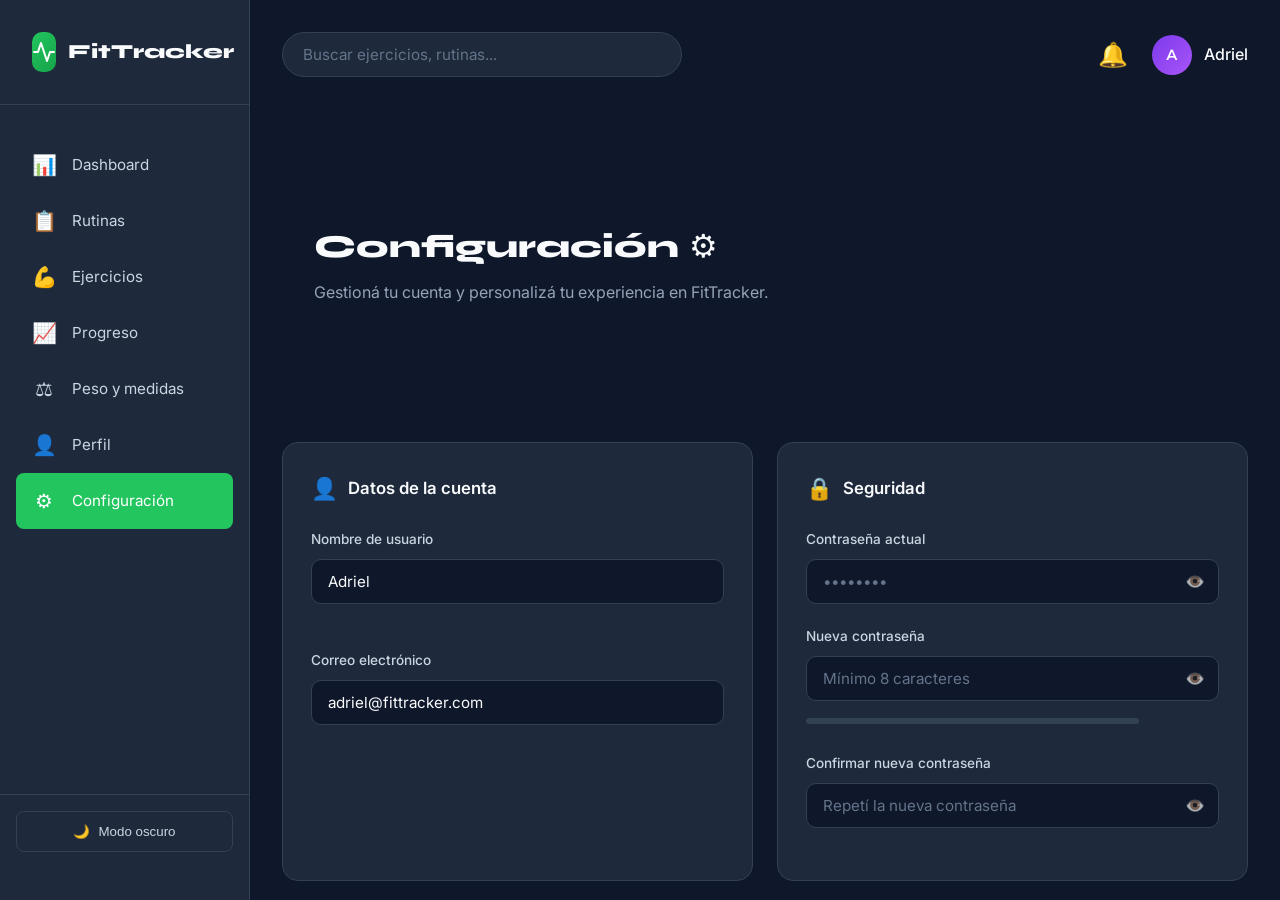
==== configuracion.html @ 120b0caa "Agregué bontones nuevo y checkbox nuevos por uiverse.io y agregué cuando se ase click en iniciar ses" ====
<!DOCTYPE html>
<html lang="es">
<head>
  <meta charset="UTF-8" />
  <meta name="viewport" content="width=device-width, initial-scale=1.0" />
  <title>FitTracker — Configuración</title>

  <!-- Google Fonts -->
  <link rel="preconnect" href="https://fonts.googleapis.com" />
  <link rel="preconnect" href="https://fonts.gstatic.com" crossorigin />
  <link href="https://fonts.googleapis.com/css2?family=Inter:wght@300;400;500;600&family=Syne:wght@700;800&display=swap" rel="stylesheet" />

  <!-- Estilos -->
  <link rel="stylesheet" href="style.css" />
  <link rel="stylesheet" href="inicio_log.css" />
  <link rel="stylesheet" href="configuracion.css" />
</head>
<body class="dashboard-body">

  <!-- ============================================================
       barra de navegacion lateral
  ============================================================ -->
  <aside class="sidebar">
    <div class="sidebar-header">
      <div class="logo-mark">
        <svg viewBox="0 0 24 24" fill="none" stroke="currentColor">
          <polyline points="22 12 18 12 15 21 9 3 6 12 2 12"></polyline>
        </svg>
      </div>
      <h1 class="logo-text">FitTracker</h1>
    </div>

    <nav class="sidebar-nav">
  <a href="inicio_log.html" class="nav-item">
    <span class="nav-icon">📊</span>
    <span class="nav-label">Dashboard</span>
  </a>

  <a href="rutina.html" class="nav-item">
    <span class="nav-icon">📋</span>
    <span class="nav-label">Rutinas</span>
  </a>

  <a href="ejercicios.html" class="nav-item">
    <span class="nav-icon">💪</span>
    <span class="nav-label">Ejercicios</span>
  </a>
  <a href="progreso.html" class="nav-item">
    <span class="nav-icon">📈</span>
    <span class="nav-label">Progreso</span>
  </a>

  <a href="peso_medida.html" class="nav-item">
    <span class="nav-icon">⚖️</span>
    <span class="nav-label">Peso y medidas</span>
  </a>

  <a href="perfil.html" class="nav-item">
    <span class="nav-icon">👤</span>
    <span class="nav-label">Perfil</span>
  </a>

  <a href="configuracion.html" class="nav-item active">
    <span class="nav-icon">⚙️</span>
    <span class="nav-label">Configuración</span>
  </a>
</nav>

    <div class="sidebar-footer">
      <button class="dark-mode-toggle" id="dark-mode-btn">
        <span>🌙</span> Modo oscuro
      </button>
    </div>
  </aside>

  <!-- ============================================================
       contenido del cuerpo principal
  ============================================================ -->
  <main class="main-content">
    <!-- Header -->
    <header class="dashboard-header">
      <div class="header-left">
        <input type="text" class="search-box" placeholder="Buscar ejercicios, rutinas...">
      </div>
      <div class="header-right">
        <button class="notification-btn">🔔</button>
        <div class="user-profile">
          <div class="user-avatar">A</div>
          <span class="user-name">Adriel</span>
        </div>
      </div>
    </header>

    <!-- Page title -->
    <section class="settings-intro">
      <div>
        <h2 class="settings-title">Configuración ⚙️</h2>
        <p class="settings-subtitle">Gestioná tu cuenta y personalizá tu experiencia en FitTracker.</p>
      </div>
    </section>

    <!-- ============================================================
         FORMULARIO DE CONFIGURACIÓN
    ============================================================ -->
    <form id="settings-form" class="settings-grid" novalidate>

      <!-- Datos de la cuenta -->
      <div class="settings-card">
        <div class="settings-card-header">
          <span class="settings-card-icon">👤</span>
          <h3>Datos de la cuenta</h3>
        </div>

        <div class="form-field">
          <label for="username">Nombre de usuario</label>
          <input type="text" id="username" name="username" value="Adriel" placeholder="Tu nombre de usuario" autocomplete="username" />
          <span class="field-hint" id="username-hint"></span>
        </div>

        <div class="form-field">
          <label for="email">Correo electrónico</label>
          <input type="email" id="email" name="email" value="adriel@fittracker.com" placeholder="tu@correo.com" autocomplete="email" />
          <span class="field-hint" id="email-hint"></span>
        </div>
      </div>

      <!-- Seguridad -->
      <div class="settings-card">
        <div class="settings-card-header">
          <span class="settings-card-icon">🔒</span>
          <h3>Seguridad</h3>
        </div>

        <div class="form-field">
          <label for="current-password">Contraseña actual</label>
          <div class="password-wrap">
            <input type="password" id="current-password" name="current-password" placeholder="••••••••" autocomplete="current-password" />
            <button type="button" class="toggle-pass" data-target="current-password" aria-label="Mostrar contraseña">👁️</button>
          </div>
        </div>

        <div class="form-field">
          <label for="new-password">Nueva contraseña</label>
          <div class="password-wrap">
            <input type="password" id="new-password" name="new-password" placeholder="Mínimo 8 caracteres" autocomplete="new-password" />
            <button type="button" class="toggle-pass" data-target="new-password" aria-label="Mostrar contraseña">👁️</button>
          </div>
          <div class="password-strength" id="password-strength">
            <div class="strength-bar"><span id="strength-fill"></span></div>
            <span class="strength-label" id="strength-label">&nbsp;</span>
          </div>
        </div>

        <div class="form-field">
          <label for="confirm-password">Confirmar nueva contraseña</label>
          <div class="password-wrap">
            <input type="password" id="confirm-password" name="confirm-password" placeholder="Repetí la nueva contraseña" autocomplete="new-password" />
            <button type="button" class="toggle-pass" data-target="confirm-password" aria-label="Mostrar contraseña">👁️</button>
          </div>
          <span class="field-hint" id="confirm-hint"></span>
        </div>
      </div>

      <!-- Apariencia -->
      <div class="settings-card">
        <div class="settings-card-header">
          <span class="settings-card-icon">🎨</span>
          <h3>Apariencia</h3>
        </div>

        <p class="settings-card-desc">Elegí cómo querés ver FitTracker.</p>

        <div class="theme-options" id="theme-options">
          <button type="button" class="theme-btn" data-theme="dark">
            <span class="theme-preview theme-preview-dark">
              <span class="tp-bar"></span>
              <span class="tp-line"></span>
              <span class="tp-line short"></span>
            </span>
            <span class="theme-name">🌙 Oscuro</span>
          </button>
          <button type="button" class="theme-btn" data-theme="light">
            <span class="theme-preview theme-preview-light">
              <span class="tp-bar"></span>
              <span class="tp-line"></span>
              <span class="tp-line short"></span>
            </span>
            <span class="theme-name">☀️ Claro</span>
          </button>
        </div>
      </div>

      <!-- Acciones -->
      <div class="settings-actions">
        <span class="save-status" id="save-status"></span>
        <div class="settings-actions-buttons">
          <button type="button" class="btn-discard" id="discard-btn">Descartar</button>
          <button type="submit" class="btn-save">💾 Guardar cambios</button>
        </div>
      </div>

    </form>
  </main>

  <!-- Toast de confirmación -->
  <div class="toast" id="toast" role="status" aria-live="polite"></div>

  <script src="main.js"></script>
  <script src="configuracion.js"></script>
</body>
</html>
---- style.css ----
/* ============================================================
   RESET & BASE
   ============================================================ */
* {
  margin: 0;
  padding: 0;
  box-sizing: border-box;
}

:root {
  --color-primary: #22c55e;
  --color-primary-dark: #16a34a;
  --color-dark: #0f172a;
  --color-gray: #64748b;
  --color-light: #f8fafc;
  --color-white: #ffffff;
  --font-sans: 'Inter', system-ui, -apple-system, sans-serif;
  --font-display: 'Syne', system-ui, sans-serif;
  --shadow-sm: 0 1px 2px 0 rgb(0 0 0 / 0.05);
  --shadow-md: 0 4px 6px -1px rgb(0 0 0 / 0.1);
  --shadow-lg: 0 10px 15px -3px rgb(0 0 0 / 0.1);
  --shadow-xl: 0 20px 25px -5px rgb(0 0 0 / 0.1);
}

body {
  font-family: var(--font-sans);
  color: var(--color-dark);
  background-color: var(--color-white);
  line-height: 1.6;
  overflow-x: hidden;
}

img {
  max-width: 100%;
  height: auto;
  display: block;
}

a {
  text-decoration: none;
  color: inherit;
}

/* ============================================================
   NAVBAR
   ============================================================ */
#navbar {
  position: fixed;
  top: 0;
  left: 0;
  right: 0;
  z-index: 1000;
  padding: 1rem 2rem;
  display: flex;
  align-items: center;
  justify-content: space-between;
  background: rgba(255, 255, 255, 0.95);
  backdrop-filter: blur(10px);
  border-bottom: 1px solid #e2e8f0;
}

.nav-logo {
  display: flex;
  align-items: center;
  gap: 0.75rem;
  font-family: var(--font-display);
  font-weight: 800;
  font-size: 1.5rem;
  color: var(--color-dark);
}

.logo-mark {
  width: 40px;
  height: 40px;
  background: linear-gradient(135deg, #22c55e, #16a34a);
  border-radius: 10px;
  display: flex;
  align-items: center;
  justify-content: center;
}

.logo-mark svg {
  width: 24px;
  height: 24px;
  stroke: white;
  fill: none;
  stroke-width: 2;
  stroke-linecap: round;
  stroke-linejoin: round;
}

.nav-links {
  display: flex;
  list-style: none;
  gap: 2rem;
}

.nav-links a {
  font-weight: 500;
  color: var(--color-gray);
  transition: color 0.2s;
}

.nav-links a:hover {
  color: var(--color-dark);
}

.nav-auth {
  display: flex;
  gap: 1rem;
}

.btn-nav-ghost {
  padding: 0.5rem 1.5rem;
  border-radius: 9999px;
  font-weight: 500;
  color: var(--color-dark);
  transition: background 0.2s;
}

.btn-nav-ghost:hover {
  background: #f1f5f9;
}

.btn-nav-solid {
  padding: 0.5rem 1.5rem;
  border-radius: 9999px;
  font-weight: 500;
  background: var(--color-primary);
  color: white;
  transition: background 0.2s;
}

.btn-nav-solid:hover {
  background: var(--color-primary-dark);
}

.hamburger {
  display: none;
  flex-direction: column;
  gap: 4px;
  background: none;
  border: none;
  cursor: pointer;
}

.hamburger span {
  width: 24px;
  height: 3px;
  background: var(--color-dark);
  border-radius: 2px;
  transition: 0.3s;
}

.mobile-menu {
  display: none;
  position: fixed;
  top: 70px;
  left: 0;
  right: 0;
  background: white;
  padding: 2rem;
  box-shadow: var(--shadow-lg);
  flex-direction: column;
  gap: 1.5rem;
}

.mobile-menu a {
  font-size: 1.25rem;
  font-weight: 500;
}

.mobile-auth {
  display: flex;
  gap: 1rem;
  margin-top: 1rem;
}

/* ============================================================
   HERO
   ============================================================ */
#hero {
  padding: 12rem 2rem 4rem;
  max-width: 1400px;
  margin: 0 auto;
}

.hero-text {
  text-align: center;
  max-width: 800px;
  margin: 0 auto 4rem;
}

.hero-eyebrow {
  display: inline-block;
  padding: 0.25rem 1rem;
  background: #dcfce7;
  color: #166534;
  border-radius: 9999px;
  font-weight: 500;
  font-size: 0.875rem;
  margin-bottom: 1rem;
}

.hero-title {
  font-family: var(--font-display);
  font-size: 4.5rem;
  font-weight: 800;
  line-height: 1.1;
  margin-bottom: 1rem;
  background: linear-gradient(135deg, #0f172a, #16a34a);
  -webkit-background-clip: text;
  -webkit-text-fill-color: transparent;
  background-clip: text;
}

.hero-sub {
  font-size: 1.5rem;
  color: var(--color-gray);
  margin-bottom: 2rem;
}

.hero-cta {
  display: flex;
  gap: 1rem;
  justify-content: center;
}

.btn-solid {
  padding: 1rem 2rem;
  border-radius: 9999px;
  background: var(--color-primary);
  color: white;
  font-weight: 600;
  box-shadow: var(--shadow-md);
  transition: all 0.2s;
}

.btn-solid:hover {
  background: var(--color-primary-dark);
  transform: translateY(-2px);
  box-shadow: var(--shadow-lg);
}

.btn-outline {
  padding: 1rem 2rem;
  border-radius: 9999px;
  border: 2px solid var(--color-dark);
  color: var(--color-dark);
  font-weight: 600;
  transition: all 0.2s;
}

.btn-outline:hover {
  background: var(--color-dark);
  color: white;
}

.hero-images {
  display: grid;
  grid-template-columns: 2fr 1fr;
  gap: 1.5rem;
  margin-bottom: 4rem;
}

.hero-img-main {
  border-radius: 24px;
  overflow: hidden;
  box-shadow: var(--shadow-xl);
}

.hero-img-main img {
  width: 100%;
  height: 500px;
  object-fit: cover;
}

.hero-img-row {
  display: flex;
  flex-direction: column;
  gap: 1.5rem;
}

.hero-img-sub {
  border-radius: 24px;
  overflow: hidden;
  box-shadow: var(--shadow-lg);
  flex: 1;
}

.hero-img-sub img {
  width: 100%;
  height: 100%;
  object-fit: cover;
}

.stats-bar {
  display: grid;
  grid-template-columns: repeat(4, 1fr);
  gap: 2rem;
  padding: 2rem;
  background: linear-gradient(135deg, #f8fafc, #e2e8f0);
  border-radius: 24px;
}

.stat-item {
  text-align: center;
}

.stat-num {
  font-family: var(--font-display);
  font-size: 2.5rem;
  font-weight: 800;
  color: var(--color-dark);
}

.stat-label {
  color: var(--color-gray);
  font-weight: 500;
}

/* ============================================================
   SECTIONS COMMON
   ============================================================ */
section {
  padding: 6rem 2rem;
}

.sec-tag {
  display: inline-block;
  padding: 0.25rem 0.75rem;
  background: #dcfce7;
  color: #166534;
  border-radius: 9999px;
  font-weight: 500;
  font-size: 0.875rem;
  margin-bottom: 1rem;
}

.sec-title {
  font-family: var(--font-display);
  font-size: 3rem;
  font-weight: 800;
  line-height: 1.2;
  margin-bottom: 1rem;
}

.sec-desc {
  color: var(--color-gray);
  font-size: 1.125rem;
}

/* ============================================================
   FEATURES
   ============================================================ */
#features {
  background: var(--color-light);
}

.features-head {
  max-width: 1400px;
  margin: 0 auto 4rem;
  display: flex;
  justify-content: space-between;
  align-items: flex-end;
  gap: 2rem;
}

.features-grid {
  max-width: 1400px;
  margin: 0 auto;
  display: grid;
  grid-template-columns: repeat(4, 1fr);
  gap: 2rem;
}

.feat-card {
  background: white;
  padding: 2rem;
  border-radius: 20px;
  box-shadow: var(--shadow-sm);
  transition: all 0.3s;
}

.feat-card:hover {
  transform: translateY(-8px);
  box-shadow: var(--shadow-lg);
}

.feat-icon {
  width: 60px;
  height: 60px;
  background: linear-gradient(135deg, #22c55e20, #16a34a20);
  border-radius: 16px;
  display: flex;
  align-items: center;
  justify-content: center;
  margin-bottom: 1.5rem;
}

.feat-icon svg {
  width: 32px;
  height: 32px;
  stroke: var(--color-primary);
  fill: none;
  stroke-width: 2;
  stroke-linecap: round;
  stroke-linejoin: round;
}

.feat-card h3 {
  font-size: 1.25rem;
  font-weight: 700;
  margin-bottom: 0.75rem;
}

.feat-card p {
  color: var(--color-gray);
  line-height: 1.7;
}

/* ============================================================
   GALLERY
   ============================================================ */
#gallery {
  max-width: 1400px;
  margin: 0 auto;
}

.gallery-intro {
  display: flex;
  justify-content: space-between;
  align-items: flex-end;
  margin-bottom: 3rem;
}

.gallery-grid {
  display: grid;
  grid-template-columns: repeat(5, 1fr);
  gap: 1rem;
}

.g-item {
  border-radius: 16px;
  overflow: hidden;
  box-shadow: var(--shadow-md);
  transition: transform 0.3s;
}

.g-item:hover {
  transform: scale(1.05);
}

.g-item img {
  width: 100%;
  height: 280px;
  object-fit: cover;
}

.g-item:first-child {
  grid-column: span 2;
}

.g-item:first-child img {
  height: 100%;
}

/* ============================================================
   WHY
   ============================================================ */
#why {
  background: var(--color-dark);
  color: white;
  display: grid;
  grid-template-columns: 1fr 1fr;
  max-width: 1400px;
  margin: 0 auto;
  padding: 0;
  border-radius: 32px;
  overflow: hidden;
}

.why-img-wrap {
  position: relative;
}

.why-img-wrap img {
  width: 100%;
  height: 100%;
  object-fit: cover;
}

.why-copy {
  padding: 4rem;
}

.why-copy .sec-tag {
  background: #22c55e30;
  color: #86efac;
}

.why-copy .sec-title {
  color: white;
}

.benefit-list {
  margin-top: 2.5rem;
  display: flex;
  flex-direction: column;
  gap: 2rem;
}

.benefit-row {
  display: flex;
  gap: 1.5rem;
}

.b-num {
  font-family: var(--font-display);
  font-size: 2rem;
  font-weight: 800;
  color: var(--color-primary);
  min-width: 50px;
}

.b-text h4 {
  font-size: 1.25rem;
  font-weight: 700;
  margin-bottom: 0.5rem;
}

.b-text p {
  color: #94a3b8;
}

/* ============================================================
   TESTIMONIALS
   ============================================================ */
#testimonials {
  background: var(--color-light);
}

.test-head {
  max-width: 1400px;
  margin: 0 auto 4rem;
  text-align: center;
}

.test-grid {
  max-width: 1400px;
  margin: 0 auto;
  display: grid;
  grid-template-columns: repeat(3, 1fr);
  gap: 2rem;
}

.test-card {
  background: white;
  padding: 2.5rem;
  border-radius: 24px;
  box-shadow: var(--shadow-md);
}

.stars {
  font-size: 1.25rem;
  color: #fbbf24;
  margin-bottom: 1.5rem;
}

.test-text {
  font-size: 1.125rem;
  line-height: 1.8;
  margin-bottom: 2rem;
  color: var(--color-dark);
}

.test-author {
  display: flex;
  align-items: center;
  gap: 1rem;
}

.t-avatar {
  width: 56px;
  height: 56px;
  border-radius: 50%;
  overflow: hidden;
}

.t-avatar img {
  width: 100%;
  height: 100%;
  object-fit: cover;
}

.t-name {
  font-weight: 700;
}

.t-role {
  color: var(--color-gray);
  font-size: 0.875rem;
}

/* ============================================================
   CTA
   ============================================================ */
#cta {
  background: linear-gradient(135deg, #22c55e, #16a34a);
  text-align: center;
}

#cta .reveal {
  max-width: 800px;
  margin: 0 auto;
}

#cta .sec-tag {
  background: rgba(255,255,255,0.2);
  color: white;
}

#cta .sec-title {
  color: white;
}

#cta .sec-desc {
  color: rgba(255,255,255,0.9);
  margin-bottom: 2rem;
}

.btn-cta {
  display: inline-block;
  padding: 1.25rem 3rem;
  border-radius: 9999px;
  background: white;
  color: var(--color-dark);
  font-weight: 700;
  font-size: 1.125rem;
  box-shadow: var(--shadow-xl);
  transition: all 0.3s;
}

.btn-cta:hover {
  transform: translateY(-4px);
  box-shadow: 0 25px 50px -12px rgba(0, 0, 0, 0.25);
}

/* ============================================================
   FOOTER
   ============================================================ */
footer {
  background: var(--color-dark);
  color: white;
  padding: 4rem 2rem 2rem;
}

.footer-top {
  max-width: 1400px;
  margin: 0 auto;
  display: grid;
  grid-template-columns: 1.5fr 2fr;
  gap: 4rem;
  padding-bottom: 3rem;
  border-bottom: 1px solid #334155;
}

.footer-brand .logo-word {
  font-family: var(--font-display);
  font-weight: 800;
  font-size: 1.5rem;
}

.footer-brand p {
  color: #94a3b8;
  margin: 1.5rem 0;
  max-width: 350px;
}

.footer-socials {
  display: flex;
  gap: 1rem;
}

.soc-btn {
  width: 44px;
  height: 44px;
  background: #334155;
  border-radius: 12px;
  display: flex;
  align-items: center;
  justify-content: center;
  transition: background 0.2s;
}

.soc-btn:hover {
  background: var(--color-primary);
}

.soc-btn svg {
  width: 20px;
  height: 20px;
  stroke: white;
  fill: none;
  stroke-width: 2;
  stroke-linecap: round;
  stroke-linejoin: round;
}

.footer-cols {
  display: grid;
  grid-template-columns: repeat(3, 1fr);
  gap: 2rem;
}

.footer-col h5 {
  font-weight: 700;
  margin-bottom: 1.5rem;
}

.footer-col ul {
  list-style: none;
}

.footer-col li {
  margin-bottom: 0.75rem;
}

.footer-col a {
  color: #94a3b8;
  transition: color 0.2s;
}

.footer-col a:hover {
  color: white;
}

.footer-bottom {
  max-width: 1400px;
  margin: 0 auto;
  padding-top: 2rem;
  display: flex;
  justify-content: space-between;
  color: #64748b;
  font-size: 0.875rem;
}

/* ============================================================
   ANIMATIONS
   ============================================================ */
.reveal {
  opacity: 0;
  transform: translateY(30px);
  animation: reveal 0.6s ease forwards;
}

@keyframes reveal {
  to {
    opacity: 1;
    transform: translateY(0);
  }
}

/* ============================================================
   RESPONSIVE
   ============================================================ */
@media (max-width: 1024px) {
  .nav-links,
  .nav-auth {
    display: none;
  }

  .hamburger {
    display: flex;
  }

  .mobile-menu.active {
    display: flex;
  }

  .hero-title {
    font-size: 3rem;
  }

  .hero-images {
    grid-template-columns: 1fr;
  }

  .hero-img-main img {
    height: 350px;
  }

  .hero-img-row {
    flex-direction: row;
  }

  .stats-bar {
    grid-template-columns: repeat(2, 1fr);
  }

  .features-grid {
    grid-template-columns: repeat(2, 1fr);
  }

  .gallery-grid {
    grid-template-columns: repeat(3, 1fr);
  }

  .g-item:first-child {
    grid-column: span 2;
  }

  #why {
    grid-template-columns: 1fr;
  }

  .why-img-wrap {
    height: 400px;
  }

  .test-grid {
    grid-template-columns: 1fr;
  }

  .footer-top {
    grid-template-columns: 1fr;
  }
}

@media (max-width: 640px) {
  .hero-title {
    font-size: 2.25rem;
  }

  .hero-sub {
    font-size: 1.125rem;
  }

  .hero-cta {
    flex-direction: column;
  }

  .stats-bar {
    grid-template-columns: 1fr;
  }

  .sec-title {
    font-size: 2rem;
  }

  .features-grid {
    grid-template-columns: 1fr;
  }

  .gallery-grid {
    grid-template-columns: 1fr;
  }

  .g-item:first-child {
    grid-column: span 1;
  }

  .footer-cols {
    grid-template-columns: 1fr;
  }

  .footer-bottom {
    flex-direction: column;
    gap: 0.5rem;
    text-align: center;
  }
}
---- inicio_log.css ----
/* ============================================================
   RESET & BASE
   ============================================================ */
* {
  margin: 0;
  padding: 0;
  box-sizing: border-box;
}

:root {
  --color-primary: #22c55e;
  --color-primary-dark: #16a34a;
  --color-dark: #0f172a;
  --color-gray: #64748b;
  --color-light: #f8fafc;
  --color-white: #ffffff;
  --font-sans: 'Inter', system-ui, -apple-system, sans-serif;
  --font-display: 'Syne', system-ui, sans-serif;
  --shadow-sm: 0 1px 2px 0 rgb(0 0 0 / 0.05);
  --shadow-md: 0 4px 6px -1px rgb(0 0 0 / 0.1);
  --shadow-lg: 0 10px 15px -3px rgb(0 0 0 / 0.1);
  --shadow-xl: 0 20px 25px -5px rgb(0 0 0 / 0.1);
}

body {
  font-family: var(--font-sans);
  line-height: 1.6;
  overflow-x: hidden;
}

img {
  max-width: 100%;
  height: auto;
  display: block;
}

a {
  text-decoration: none;
  color: inherit;
}

/* ============================================================
   DASHBOARD LAYOUT
   ============================================================ */
.dashboard-body {
  display: flex;
  background: #0f172a;
  color: var(--color-dark);
}

/* ============================================================
   SIDEBAR
   ============================================================ */
.sidebar {
  width: 250px;
  height: 100vh;
  background: #1e293b;
  border-right: 1px solid #334155;
  display: flex;
  flex-direction: column;
  padding: 2rem 0;
  position: fixed;
  left: 0;
  top: 0;
  overflow-y: auto;
  color: #f8fafc;
}

.sidebar-header {
  padding: 0 2rem 2rem;
  display: flex;
  align-items: center;
  gap: 0.75rem;
  border-bottom: 1px solid #334155;
  margin-bottom: 2rem;
}

.sidebar-header .logo-mark {
  background: linear-gradient(135deg, #22c55e, #16a34a);
  width: 40px;
  height: 40px;
  border-radius: 10px;
  display: flex;
  align-items: center;
  justify-content: center;
}

.sidebar-header .logo-mark svg {
  width: 24px;
  height: 24px;
  stroke: white;
  stroke-width: 2;
  stroke-linecap: round;
}

.logo-text {
  font-family: var(--font-display);
  font-size: 1.25rem;
  font-weight: 800;
  color: #f8fafc;
}

.sidebar-nav {
  flex: 1;
  display: flex;
  flex-direction: column;
  gap: 0;
  padding: 0 1rem;
}

.nav-item {
  display: flex;
  align-items: center;
  gap: 1rem;
  padding: 0.75rem 1rem;
  border-radius: 8px;
  color: #cbd5e1;
  transition: all 0.2s;
  font-size: 0.95rem;
  text-decoration: none;
  background: none;
  border: none;
  width: 100%;
  text-align: left;
  cursor: pointer;
  font-family: inherit;
  -webkit-appearance: none;
  appearance: none;
}

.nav-item:hover {
  background: #334155;
  color: #f8fafc;
}

.nav-item.active {
  background: var(--color-primary);
  color: white;
}

.nav-icon {
  font-size: 1.25rem;
  width: 24px;
  text-align: center;
}

.sidebar-footer {
  padding: 1rem;
  border-top: 1px solid #334155;
}

.dark-mode-toggle {
  width: 100%;
  padding: 0.75rem;
  border: 1px solid #334155;
  border-radius: 8px;
  background: transparent;
  color: #cbd5e1;
  cursor: pointer;
  transition: all 0.2s;
  display: flex;
  align-items: center;
  justify-content: center;
  gap: 0.5rem;
}

.dark-mode-toggle:hover {
  background: #334155;
  color: #f8fafc;
}

/* ============================================================
   MAIN CONTENT
   ============================================================ */
.main-content {
  flex: 1;
  margin-left: 250px;
  background: #0f172a;
  padding: 2rem;
  overflow-y: auto;
  height: 100vh;
}

/* ============================================================
   DASHBOARD HEADER
   ============================================================ */
.dashboard-header {
  display: flex;
  align-items: center;
  justify-content: space-between;
  margin-bottom: 3rem;
}

.header-left {
  flex: 1;
}

.search-box {
  width: 100%;
  max-width: 400px;
  padding: 0.75rem 1.25rem;
  background: #1e293b;
  border: 1px solid #334155;
  border-radius: 9999px;
  color: #f8fafc;
  font-family: var(--font-sans);
  font-size: 0.95rem;
  transition: all 0.2s;
}

.search-box::placeholder {
  color: #64748b;
}

.search-box:focus {
  outline: none;
  border-color: var(--color-primary);
  background: #1e293b;
}

.header-right {
  display: flex;
  align-items: center;
  gap: 1.5rem;
}

.notification-btn {
  background: none;
  border: none;
  font-size: 1.5rem;
  cursor: pointer;
  transition: transform 0.2s;
}

.notification-btn:hover {
  transform: scale(1.1);
}

.user-profile {
  display: flex;
  align-items: center;
  gap: 0.75rem;
}

.user-avatar {
  width: 40px;
  height: 40px;
  border-radius: 50%;
  background: linear-gradient(135deg, #7c3aed, #a855f7);
  display: flex;
  align-items: center;
  justify-content: center;
  color: white;
  font-weight: 600;
  font-family: var(--font-display);
}

.user-name {
  color: #f8fafc;
  font-weight: 500;
}

/* ============================================================
   WELCOME SECTION
   ============================================================ */
.welcome-section {
  display: flex;
  justify-content: space-between;
  align-items: center;
  margin-bottom: 3rem;
}

.welcome-title {
  font-family: var(--font-display);
  font-size: 2rem;
  font-weight: 800;
  color: #f8fafc;
  margin-bottom: 0.5rem;
}

.welcome-subtitle {
  color: #94a3b8;
  font-size: 1rem;
}

.btn-new-routine {
  padding: 0.75rem 1.5rem;
  background: var(--color-primary);
  color: white;
  border: none;
  border-radius: 9999px;
  font-weight: 600;
  cursor: pointer;
  transition: all 0.2s;
  font-family: var(--font-sans);
}

.btn-new-routine:hover {
  background: var(--color-primary-dark);
  transform: translateY(-2px);
}

/* ============================================================
   STATS SECTION
   ============================================================ */
.stats-section {
  display: grid;
  grid-template-columns: repeat(4, 1fr);
  gap: 1.5rem;
  margin-bottom: 3rem;
}

.stat-card {
  background: #1e293b;
  border: 1px solid #334155;
  border-radius: 12px;
  padding: 1.5rem;
  transition: all 0.2s;
}

.stat-card:hover {
  border-color: var(--color-primary);
  background: #1e293b;
}

.stat-header {
  display: flex;
  justify-content: space-between;
  align-items: center;
  margin-bottom: 1rem;
}

.stat-title {
  color: #94a3b8;
  font-size: 0.875rem;
  font-weight: 500;
  margin: 0;
}

.stat-icon {
  font-size: 1.5rem;
}

.stat-value {
  font-family: var(--font-display);
  font-size: 2rem;
  font-weight: 800;
  color: #f8fafc;
  margin-bottom: 0.5rem;
}

.stat-unit {
  font-size: 1.25rem;
  color: #64748b;
}

.stat-change {
  font-size: 0.875rem;
  font-weight: 500;
}

.stat-change.positive {
  color: var(--color-primary);
}

.stat-change.neutral {
  color: #f59e0b;
}

/* ============================================================
   CHARTS SECTION
   ============================================================ */
.charts-section {
  display: grid;
  grid-template-columns: 2fr 1fr;
  gap: 1.5rem;
}

.chart-card {
  background: #1e293b;
  border: 1px solid #334155;
  border-radius: 12px;
  padding: 2rem;
}

.chart-header {
  display: flex;
  justify-content: space-between;
  align-items: center;
  margin-bottom: 2rem;
}

.chart-header h3 {
  color: #f8fafc;
  font-size: 1.25rem;
  font-weight: 600;
  margin: 0;
}

.chart-link {
  color: var(--color-primary);
  text-decoration: none;
  font-weight: 500;
  font-size: 0.9rem;
  transition: color 0.2s;
}

.chart-link:hover {
  color: var(--color-primary-dark);
}

.chart-placeholder {
  width: 100%;
  height: 200px;
  background: linear-gradient(180deg, rgba(34, 197, 94, 0.1) 0%, transparent 100%);
  border-radius: 8px;
}

/* ============================================================
   NEXT TRAINING CARD
   ============================================================ */
.next-training-card {
  background: #1e293b;
  border: 1px solid #334155;
  border-radius: 12px;
  padding: 2rem;
}

.next-training-card h3 {
  color: #f8fafc;
  font-size: 1.25rem;
  font-weight: 600;
  margin: 0 0 1.5rem 0;
}

.training-item {
  display: flex;
  align-items: center;
  gap: 1rem;
  padding: 1rem 0;
  border-bottom: 1px solid #334155;
}

.training-item:last-child {
  border-bottom: none;
}

.training-dot {
  width: 12px;
  height: 12px;
  border-radius: 50%;
  flex-shrink: 0;
}

.training-info {
  flex: 1;
}

.training-name {
  color: #f8fafc;
  font-weight: 500;
  margin-bottom: 0.25rem;
}

.training-date {
  color: #64748b;
  font-size: 0.875rem;
}

/* ============================================================
   RESPONSIVE
   ============================================================ */
@media (max-width: 1200px) {
  .stats-section {
    grid-template-columns: repeat(2, 1fr);
  }

  .charts-section {
    grid-template-columns: 1fr;
  }
}

@media (max-width: 768px) {
  .sidebar {
    width: 80px;
    padding: 1.5rem 0;
  }

  .main-content {
    margin-left: 80px;
    padding: 1.5rem;
  }

  .sidebar-header {
    flex-direction: column;
    padding: 0 0.5rem 1.5rem;
  }

  .logo-text {
    display: none;
  }

  .nav-item .nav-label {
    display: none;
  }

  .nav-item {
    justify-content: center;
    padding: 0.75rem;
  }

  .dashboard-header {
    flex-direction: column;
    gap: 1rem;
    align-items: flex-start;
  }

  .search-box {
    max-width: 100%;
  }

  .header-right {
    width: 100%;
    justify-content: flex-end;
  }

  .welcome-section {
    flex-direction: column;
    align-items: flex-start;
    gap: 1rem;
  }

  .stats-section {
    grid-template-columns: 1fr;
  }

  .charts-section {
    grid-template-columns: 1fr;
  }
}

@media (max-width: 480px) {
  .sidebar {
    width: 60px;
  }

  .main-content {
    margin-left: 60px;
    padding: 1rem;
  }

  .sidebar-header .logo-mark {
    width: 32px;
    height: 32px;
  }

  .welcome-title {
    font-size: 1.5rem;
  }
    .welcome-subtitle {
        font-size: 0.875rem;
    }
}
---- configuracion.css ----
/* ============================================================
   CONFIGURACIÓN — Ajustes del usuario
   Hereda variables de inicio_log.css (--color-primary, --font-sans, etc.)
   ============================================================ */

/* ---------- Intro de la sección ---------- */
.settings-intro {
  margin-bottom: 2.5rem;
}

.settings-title {
  font-family: var(--font-display);
  font-size: 2rem;
  font-weight: 800;
  color: #f8fafc;
  margin-bottom: 0.5rem;
}

.settings-subtitle {
  color: #94a3b8;
  font-size: 1rem;
}

/* ---------- Grid principal ---------- */
.settings-grid {
  display: grid;
  grid-template-columns: repeat(2, 1fr);
  gap: 1.5rem;
  max-width: 980px;
}

.settings-card {
  background: #1e293b;
  border: 1px solid #334155;
  border-radius: 16px;
  padding: 1.75rem;
  transition: border-color 0.2s;
}

.settings-card:hover {
  border-color: #3f4f64;
}

.settings-card-header {
  display: flex;
  align-items: center;
  gap: 0.65rem;
  margin-bottom: 1.5rem;
}

.settings-card-icon {
  font-size: 1.35rem;
}

.settings-card-header h3 {
  font-family: var(--font-sans);
  font-size: 1.05rem;
  font-weight: 600;
  color: #f8fafc;
  margin: 0;
}

.settings-card-desc {
  color: #94a3b8;
  font-size: 0.875rem;
  margin-bottom: 1.25rem;
}

/* ---------- Campos de formulario ---------- */
.form-field {
  margin-bottom: 1.4rem;
}

.form-field:last-child {
  margin-bottom: 0;
}

.form-field label {
  display: block;
  font-size: 0.85rem;
  font-weight: 500;
  color: #cbd5e1;
  margin-bottom: 0.5rem;
}

.form-field input[type="text"],
.form-field input[type="email"],
.form-field input[type="password"] {
  width: 100%;
  padding: 0.75rem 1rem;
  background: #0f172a;
  border: 1px solid #334155;
  border-radius: 10px;
  color: #f8fafc;
  font-family: var(--font-sans);
  font-size: 0.95rem;
  transition: all 0.2s;
}

.form-field input::placeholder {
  color: #64748b;
}

.form-field input:focus {
  outline: none;
  border-color: var(--color-primary);
  box-shadow: 0 0 0 3px rgba(34, 197, 94, 0.15);
}

.form-field input.input-error {
  border-color: #ef4444;
}

.form-field input.input-valid {
  border-color: var(--color-primary);
}

.field-hint {
  display: block;
  min-height: 1.1rem;
  font-size: 0.78rem;
  margin-top: 0.4rem;
}

.field-hint.error {
  color: #ef4444;
}

.field-hint.success {
  color: var(--color-primary);
}

/* ---------- Campo de contraseña con toggle ---------- */
.password-wrap {
  position: relative;
}

.password-wrap input {
  padding-right: 2.75rem;
}

.toggle-pass {
  position: absolute;
  right: 0.5rem;
  top: 50%;
  transform: translateY(-50%);
  background: none;
  border: none;
  font-size: 1rem;
  cursor: pointer;
  padding: 0.4rem;
  line-height: 1;
  opacity: 0.7;
  transition: opacity 0.2s;
}

.toggle-pass:hover {
  opacity: 1;
}

/* ---------- Medidor de fortaleza de contraseña ---------- */
.password-strength {
  display: flex;
  align-items: center;
  gap: 0.65rem;
  margin-top: 0.6rem;
}

.strength-bar {
  flex: 1;
  height: 6px;
  background: #334155;
  border-radius: 9999px;
  overflow: hidden;
}

.strength-bar span {
  display: block;
  height: 100%;
  width: 0%;
  border-radius: 9999px;
  background: #ef4444;
  transition: width 0.3s ease, background 0.3s ease;
}

.strength-label {
  font-size: 0.78rem;
  color: #64748b;
  min-width: 70px;
  text-align: right;
}

/* ---------- Selector de tema ---------- */
.theme-options {
  display: grid;
  grid-template-columns: repeat(2, 1fr);
  gap: 1rem;
}

.theme-btn {
  background: #0f172a;
  border: 1.5px solid #334155;
  border-radius: 12px;
  padding: 1rem;
  cursor: pointer;
  display: flex;
  flex-direction: column;
  align-items: center;
  gap: 0.75rem;
  transition: all 0.2s;
  font-family: var(--font-sans);
}

.theme-btn:hover {
  border-color: #475569;
}

.theme-btn.selected {
  border-color: var(--color-primary);
  background: rgba(34, 197, 94, 0.08);
}

.theme-name {
  font-size: 0.85rem;
  font-weight: 500;
  color: #cbd5e1;
}

.theme-btn.selected .theme-name {
  color: #f8fafc;
}

.theme-preview {
  width: 100%;
  height: 60px;
  border-radius: 8px;
  display: flex;
  flex-direction: column;
  gap: 6px;
  padding: 8px;
  box-sizing: border-box;
}

.theme-preview-dark {
  background: #1e293b;
  border: 1px solid #334155;
}

.theme-preview-light {
  background: #f1f5f9;
  border: 1px solid #e2e8f0;
}

.tp-bar {
  width: 40%;
  height: 8px;
  border-radius: 4px;
  background: var(--color-primary);
}

.tp-line {
  width: 90%;
  height: 5px;
  border-radius: 3px;
}

.tp-line.short {
  width: 55%;
}

.theme-preview-dark .tp-line {
  background: #475569;
}

.theme-preview-light .tp-line {
  background: #cbd5e1;
}

/* ---------- Acciones inferiores ---------- */
.settings-actions {
  grid-column: 1 / -1;
  display: flex;
  align-items: center;
  justify-content: flex-end;
  gap: 1.25rem;
  margin-top: 0.5rem;
  flex-wrap: wrap;
}

.save-status {
  font-size: 0.85rem;
  color: var(--color-primary);
  flex: 1;
}

.settings-actions-buttons {
  display: flex;
  gap: 0.85rem;
}

.btn-discard {
  padding: 0.75rem 1.5rem;
  background: transparent;
  border: 1px solid #334155;
  border-radius: 9999px;
  color: #cbd5e1;
  font-weight: 500;
  font-family: var(--font-sans);
  cursor: pointer;
  transition: all 0.2s;
}

.btn-discard:hover {
  background: #334155;
  color: #f8fafc;
}

.btn-save {
  padding: 0.75rem 1.75rem;
  background: var(--color-primary);
  color: white;
  border: none;
  border-radius: 9999px;
  font-weight: 600;
  font-family: var(--font-sans);
  cursor: pointer;
  transition: all 0.2s;
}

.btn-save:hover {
  background: var(--color-primary-dark);
  transform: translateY(-2px);
}

.btn-save:active {
  transform: translateY(0);
}

/* ---------- Toast de confirmación ---------- */
.toast {
  position: fixed;
  bottom: 2rem;
  right: 2rem;
  background: #1e293b;
  border: 1px solid var(--color-primary);
  color: #f8fafc;
  padding: 0.9rem 1.5rem;
  border-radius: 10px;
  font-size: 0.9rem;
  box-shadow: var(--shadow-xl);
  transform: translateY(20px);
  opacity: 0;
  pointer-events: none;
  transition: all 0.3s ease;
  z-index: 999;
}

.toast.show {
  transform: translateY(0);
  opacity: 1;
}

/* ============================================================
   MODO CLARO (aplicado vía body.light-theme, ver configuracion.js)
   ============================================================ */
body.light-theme.dashboard-body {
  background: #f1f5f9;
}

body.light-theme .sidebar {
  background: #ffffff;
  border-right: 1px solid #e2e8f0;
  color: #0f172a;
}

body.light-theme .sidebar-header {
  border-bottom: 1px solid #e2e8f0;
}

body.light-theme .logo-text {
  color: #0f172a;
}

body.light-theme .nav-item {
  color: #475569;
}

body.light-theme .nav-item:hover {
  background: #f1f5f9;
  color: #0f172a;
}

body.light-theme .sidebar-footer {
  border-top: 1px solid #e2e8f0;
}

body.light-theme .dark-mode-toggle {
  border: 1px solid #e2e8f0;
  color: #475569;
}

body.light-theme .dark-mode-toggle:hover {
  background: #f1f5f9;
  color: #0f172a;
}

body.light-theme .main-content {
  background: #f1f5f9;
}

body.light-theme .search-box {
  background: #ffffff;
  border: 1px solid #e2e8f0;
  color: #0f172a;
}

body.light-theme .user-name,
body.light-theme .settings-title,
body.light-theme .settings-card-header h3 {
  color: #0f172a;
}

body.light-theme .settings-card {
  background: #ffffff;
  border: 1px solid #e2e8f0;
}

body.light-theme .form-field input[type="text"],
body.light-theme .form-field input[type="email"],
body.light-theme .form-field input[type="password"] {
  background: #f8fafc;
  border: 1px solid #e2e8f0;
  color: #0f172a;
}

body.light-theme .theme-btn {
  background: #f8fafc;
  border: 1.5px solid #e2e8f0;
}

body.light-theme .btn-discard {
  border: 1px solid #e2e8f0;
  color: #475569;
}

body.light-theme .btn-discard:hover {
  background: #f1f5f9;
  color: #0f172a;
}

body.light-theme .toast {
  background: #ffffff;
  color: #0f172a;
}

/* ============================================================
   RESPONSIVE
   ============================================================ */
@media (max-width: 900px) {
  .settings-grid {
    grid-template-columns: 1fr;
  }
}

@media (max-width: 768px) {
  .settings-actions {
    justify-content: stretch;
  }

  .settings-actions-buttons {
    width: 100%;
  }

  .settings-actions-buttons button {
    flex: 1;
  }

  .save-status {
    width: 100%;
    text-align: center;
  }

  .toast {
    left: 1rem;
    right: 1rem;
    bottom: 1rem;
  }
}

@media (max-width: 480px) {
  .theme-options {
    grid-template-columns: 1fr;
  }
}
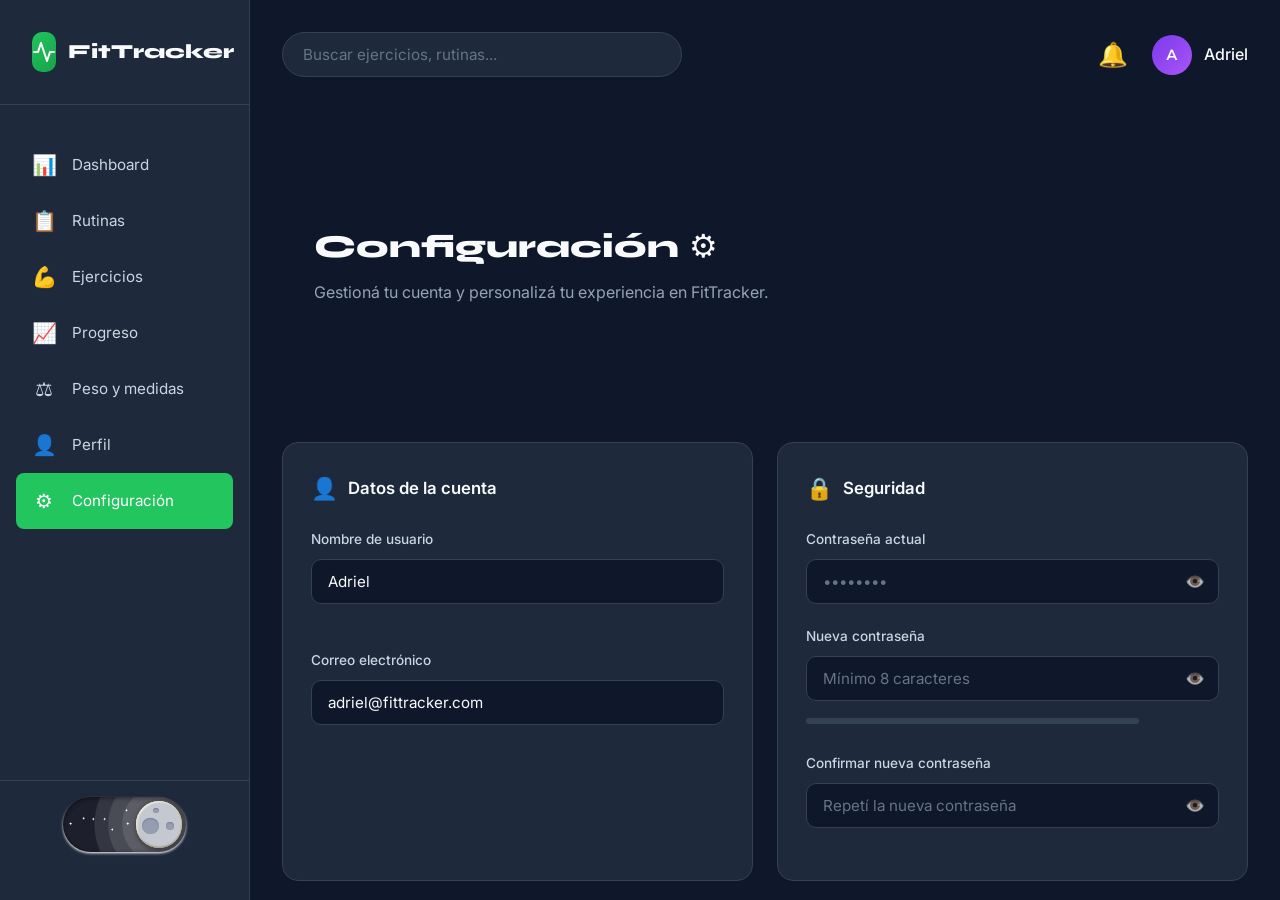
==== commit 697481b0: "modo oscuro y modo claro andando" ====
--- a/configuracion.html
+++ b/configuracion.html
@@ -65,14 +65,30 @@
     <span class="nav-label">Configuración</span>
   </a>
 </nav>
-
     <div class="sidebar-footer">
-      <button class="dark-mode-toggle" id="dark-mode-btn">
-        <span>🌙</span> Modo oscuro
-      </button>
+      <label class="theme-switch">
+        <input type="checkbox" class="theme-switch__checkbox">
+        <div class="theme-switch__container">
+          <div class="theme-switch__clouds"></div>
+          <div class="theme-switch__stars-container">
+            <svg xmlns="http://www.w3.org/2000/svg" viewBox="0 0 144 55" fill="none">
+              <path fill-rule="evenodd" clip-rule="evenodd" d="M135.831 3.00688C135.055 3.85027 134.111 4.29946 133 4.35447C134.111 4.40947 135.055 4.85867 135.831 5.71123C136.607 6.55462 136.996 7.56303 136.996 8.72727C136.996 7.95722 137.172 7.25134 137.525 6.59129C137.886 5.93124 138.372 5.39954 138.98 5.00535C139.598 4.60199 140.268 4.39114 141 4.35447C139.88 4.2903 138.936 3.85027 138.16 3.00688C137.384 2.16348 136.996 1.16425 136.996 0C136.996 1.16425 136.607 2.16348 135.831 3.00688ZM31 23.3545C32.1114 23.2995 33.0551 22.8503 33.8313 22.0069C34.6075 21.1635 34.9956 20.1642 34.9956 19C34.9956 20.1642 35.3837 21.1635 36.1599 22.0069C36.9361 22.8503 37.8798 23.2903 39 23.3545C38.2679 23.3911 37.5976 23.602 36.9802 24.0053C36.3716 24.3995 35.8864 24.9312 35.5248 25.5913C35.172 26.2513 34.9956 26.9572 34.9956 27.7273C34.9956 26.563 34.6075 25.5546 33.8313 24.7112C33.0551 23.8587 32.1114 23.4095 31 23.3545ZM0 36.3545C1.11136 36.2995 2.05513 35.8503 2.83131 35.0069C3.6075 34.1635 3.99559 33.1642 3.99559 32C3.99559 33.1642 4.38368 34.1635 5.15987 35.0069C5.93605 35.8503 6.87982 36.2903 8 36.3545C7.26792 36.3911 6.59757 36.602 5.98015 37.0053C5.37155 37.3995 4.88644 37.9312 4.52481 38.5913C4.172 39.2513 3.99559 39.9572 3.99559 40.7273C3.99559 39.563 3.6075 38.5546 2.83131 37.7112C2.05513 36.8587 1.11136 36.4095 0 36.3545ZM56.8313 24.0069C56.0551 24.8503 55.1114 25.2995 54 25.3545C55.1114 25.4095 56.0551 25.8587 56.8313 26.7112C57.6075 27.5546 57.9956 28.563 57.9956 29.7273C57.9956 28.9572 58.172 28.2513 58.5248 27.5913C58.8864 26.9312 59.3716 26.3995 59.9802 26.0053C60.5976 25.602 61.2679 25.3911 62 25.3545C60.8798 25.2903 59.9361 24.8503 59.1599 24.0069C58.3837 23.1635 57.9956 22.1642 57.9956 21C57.9956 22.1642 57.6075 23.1635 56.8313 24.0069ZM81 25.3545C82.1114 25.2995 83.0551 24.8503 83.8313 24.0069C84.6075 23.1635 84.9956 22.1642 84.9956 21C84.9956 22.1642 85.3837 23.1635 86.1599 24.0069C86.9361 24.8503 87.8798 25.2903 89 25.3545C88.2679 25.3911 87.5976 25.602 86.9802 26.0053C86.3716 26.3995 85.8864 26.9312 85.5248 27.5913C85.172 28.2513 84.9956 28.9572 84.9956 29.7273C84.9956 28.563 84.6075 27.5546 83.8313 26.7112C83.0551 25.8587 82.1114 25.4095 81 25.3545ZM136 36.3545C137.111 36.2995 138.055 35.8503 138.831 35.0069C139.607 34.1635 139.996 33.1642 139.996 32C139.996 33.1642 140.384 34.1635 141.16 35.0069C141.936 35.8503 142.88 36.2903 144 36.3545C143.268 36.3911 142.598 36.602 141.98 37.0053C141.372 37.3995 140.886 37.9312 140.525 38.5913C140.172 39.2513 139.996 39.9572 139.996 40.7273C139.996 39.563 139.607 38.5546 138.831 37.7112C138.055 36.8587 137.111 36.4095 136 36.3545ZM101.831 49.0069C101.055 49.8503 100.111 50.2995 99 50.3545C100.111 50.4095 101.055 50.8587 101.831 51.7112C102.607 52.5546 102.996 53.563 102.996 54.7273C102.996 53.9572 103.172 53.2513 103.525 52.5913C103.886 51.9312 104.372 51.3995 104.98 51.0053C105.598 50.602 106.268 50.3911 107 50.3545C105.88 50.2903 104.936 49.8503 104.16 49.0069C103.384 48.1635 102.996 47.1642 102.996 46C102.996 47.1642 102.607 48.1635 101.831 49.0069Z" fill="currentColor"/>
+            </svg>
+          </div>
+          <div class="theme-switch__circle-container">
+            <div class="theme-switch__sun-moon-container">
+              <div class="theme-switch__moon">
+                <div class="theme-switch__spot"></div>
+                <div class="theme-switch__spot"></div>
+                <div class="theme-switch__spot"></div>
+              </div>
+            </div>
+          </div>
+        </div>
+      </label>
     </div>
-  </aside>
-
+</aside>
+    
   <!-- ============================================================
        contenido del cuerpo principal
   ============================================================ -->
@@ -161,34 +177,8 @@
         </div>
       </div>
 
-      <!-- Apariencia -->
-      <div class="settings-card">
-        <div class="settings-card-header">
-          <span class="settings-card-icon">🎨</span>
-          <h3>Apariencia</h3>
-        </div>
-
-        <p class="settings-card-desc">Elegí cómo querés ver FitTracker.</p>
-
-        <div class="theme-options" id="theme-options">
-          <button type="button" class="theme-btn" data-theme="dark">
-            <span class="theme-preview theme-preview-dark">
-              <span class="tp-bar"></span>
-              <span class="tp-line"></span>
-              <span class="tp-line short"></span>
-            </span>
-            <span class="theme-name">🌙 Oscuro</span>
-          </button>
-          <button type="button" class="theme-btn" data-theme="light">
-            <span class="theme-preview theme-preview-light">
-              <span class="tp-bar"></span>
-              <span class="tp-line"></span>
-              <span class="tp-line short"></span>
-            </span>
-            <span class="theme-name">☀️ Claro</span>
-          </button>
-        </div>
-      </div>
+      
+      
 
       <!-- Acciones -->
       <div class="settings-actions">
--- a/inicio_log.css
+++ b/inicio_log.css
@@ -560,4 +560,135 @@
     .welcome-subtitle {
         font-size: 0.875rem;
     }
-}+}
+/* ============================================================
+   THEME SWITCH — CSS del toggle sol/luna
+   ============================================================ */
+.theme-switch {
+  --toggle-size: 22px;
+  --container-width: 5.625em;
+  --container-height: 2.5em;
+  --container-radius: 6.25em;
+  --container-light-bg: #3D7EAE;
+  --container-night-bg: #1D1F2C;
+  --circle-container-diameter: 3.375em;
+  --sun-moon-diameter: 2.125em;
+  --sun-bg: #ECCA2F;
+  --moon-bg: #C4C9D1;
+  --spot-color: #959DB1;
+  --circle-container-offset: calc((var(--circle-container-diameter) - var(--container-height)) / 2 * -1);
+  --stars-color: #fff;
+  --clouds-color: #F3FDFF;
+  --back-clouds-color: #AACADF;
+  --transition: .5s cubic-bezier(0, -0.02, 0.4, 1.25);
+  --circle-transition: .3s cubic-bezier(0, -0.02, 0.35, 1.17);
+  display: flex;
+  align-items: center;
+  justify-content: center;
+  width: 100%;
+  padding: 0.5rem 0;
+}
+.theme-switch,.theme-switch *,.theme-switch *::before,.theme-switch *::after{box-sizing:border-box;margin:0;padding:0;font-size:var(--toggle-size);}
+.theme-switch__container{width:var(--container-width);height:var(--container-height);background-color:var(--container-light-bg);border-radius:var(--container-radius);overflow:hidden;cursor:pointer;box-shadow:0em -0.062em 0.062em rgba(0,0,0,0.25),0em 0.062em 0.125em rgba(255,255,255,0.94);transition:var(--transition);position:relative;}
+.theme-switch__container::before{content:"";position:absolute;z-index:1;inset:0;box-shadow:0em 0.05em 0.187em rgba(0,0,0,0.25) inset,0em 0.05em 0.187em rgba(0,0,0,0.25) inset;border-radius:var(--container-radius);}
+.theme-switch__checkbox{display:none;}
+.theme-switch__circle-container{width:var(--circle-container-diameter);height:var(--circle-container-diameter);background-color:rgba(255,255,255,0.1);position:absolute;left:var(--circle-container-offset);top:var(--circle-container-offset);border-radius:var(--container-radius);box-shadow:inset 0 0 0 3.375em rgba(255,255,255,0.1),inset 0 0 0 3.375em rgba(255,255,255,0.1),0 0 0 0.625em rgba(255,255,255,0.1),0 0 0 1.25em rgba(255,255,255,0.1);display:flex;transition:var(--circle-transition);pointer-events:none;}
+.theme-switch__sun-moon-container{pointer-events:auto;position:relative;z-index:2;width:var(--sun-moon-diameter);height:var(--sun-moon-diameter);margin:auto;border-radius:var(--container-radius);background-color:var(--sun-bg);box-shadow:0.062em 0.062em 0.062em 0em rgba(254,255,239,0.61) inset,0em -0.062em 0.062em 0em #a1872a inset;filter:drop-shadow(0.062em 0.125em 0.125em rgba(0,0,0,0.25)) drop-shadow(0em 0.062em 0.125em rgba(0,0,0,0.25));overflow:hidden;transition:var(--transition);}
+.theme-switch__moon{transform:translateX(100%);width:100%;height:100%;background-color:var(--moon-bg);border-radius:inherit;box-shadow:0.062em 0.062em 0.062em 0em rgba(254,255,239,0.61) inset,0em -0.062em 0.062em 0em #969696 inset;transition:var(--transition);position:relative;}
+.theme-switch__spot{position:absolute;top:0.75em;left:0.312em;width:0.75em;height:0.75em;border-radius:var(--container-radius);background-color:var(--spot-color);box-shadow:0em 0.0312em 0.062em rgba(0,0,0,0.25) inset;}
+.theme-switch__spot:nth-of-type(2){width:0.375em;height:0.375em;top:0.937em;left:1.375em;}
+.theme-switch__spot:nth-last-of-type(3){width:0.25em;height:0.25em;top:0.312em;left:0.812em;}
+.theme-switch__clouds{width:1.25em;height:1.25em;background-color:var(--clouds-color);border-radius:var(--container-radius);position:absolute;bottom:-0.625em;left:0.312em;box-shadow:0.937em 0.312em var(--clouds-color),-0.312em -0.312em var(--back-clouds-color),1.437em 0.375em var(--clouds-color),0.5em -0.125em var(--back-clouds-color),2.187em 0 var(--clouds-color),1.25em -0.062em var(--back-clouds-color),2.937em 0.312em var(--clouds-color),2em -0.312em var(--back-clouds-color),3.625em -0.062em var(--clouds-color),2.625em 0em var(--back-clouds-color),4.5em -0.312em var(--clouds-color),3.375em -0.437em var(--back-clouds-color),4.625em -1.75em 0 0.437em var(--clouds-color),4em -0.625em var(--back-clouds-color),4.125em -2.125em 0 0.437em var(--back-clouds-color);transition:0.5s cubic-bezier(0,-0.02,0.4,1.25);}
+.theme-switch__stars-container{position:absolute;color:var(--stars-color);top:-100%;left:0.312em;width:2.75em;height:auto;transition:var(--transition);}
+.theme-switch__checkbox:checked + .theme-switch__container{background-color:var(--container-night-bg);}
+.theme-switch__checkbox:checked + .theme-switch__container .theme-switch__circle-container{left:calc(100% - var(--circle-container-offset) - var(--circle-container-diameter));}
+.theme-switch__checkbox:checked + .theme-switch__container .theme-switch__circle-container:hover{left:calc(100% - var(--circle-container-offset) - var(--circle-container-diameter) - 0.187em);}
+.theme-switch__circle-container:hover{left:calc(var(--circle-container-offset) + 0.187em);}
+.theme-switch__checkbox:checked + .theme-switch__container .theme-switch__moon{transform:translate(0);}
+.theme-switch__checkbox:checked + .theme-switch__container .theme-switch__clouds{bottom:-4.062em;}
+.theme-switch__checkbox:checked + .theme-switch__container .theme-switch__stars-container{top:50%;transform:translateY(-50%);}
+
+/* ============================================================
+   LIGHT THEME — body.light-theme sobrescribe colores oscuros
+   ============================================================ */
+body.light-theme {
+  background: #f1f5f9;
+  color: #0f172a;
+}
+
+body.light-theme .dashboard-body {
+  background: #f1f5f9;
+  color: #0f172a;
+}
+
+body.light-theme .sidebar {
+  background: #ffffff;
+  border-right-color: #e2e8f0;
+  color: #0f172a;
+}
+
+body.light-theme .sidebar-header {
+  border-bottom-color: #e2e8f0;
+}
+
+body.light-theme .logo-text {
+  color: #0f172a;
+}
+
+body.light-theme .nav-item {
+  color: #475569;
+}
+
+body.light-theme .nav-item:hover {
+  background: #f1f5f9;
+  color: #0f172a;
+}
+
+body.light-theme .nav-item.active {
+  background: var(--color-primary);
+  color: white;
+}
+
+body.light-theme .sidebar-footer {
+  border-top-color: #e2e8f0;
+}
+
+body.light-theme .main-content {
+  background: #f1f5f9;
+}
+
+body.light-theme .search-box {
+  background: #ffffff;
+  border-color: #e2e8f0;
+  color: #0f172a;
+}
+
+body.light-theme .search-box::placeholder { color: #94a3b8; }
+body.light-theme .search-box:focus { background: #ffffff; }
+
+body.light-theme .user-name { color: #0f172a; }
+
+body.light-theme .welcome-title { color: #0f172a; }
+body.light-theme .welcome-subtitle { color: #475569; }
+
+body.light-theme .stat-card {
+  background: #ffffff;
+  border-color: #e2e8f0;
+}
+
+body.light-theme .stat-card:hover { border-color: var(--color-primary); background: #ffffff; }
+body.light-theme .stat-title { color: #475569; }
+body.light-theme .stat-value { color: #0f172a; }
+body.light-theme .stat-unit { color: #94a3b8; }
+
+body.light-theme .chart-card,
+body.light-theme .next-training-card {
+  background: #ffffff;
+  border-color: #e2e8f0;
+}
+
+body.light-theme .chart-header h3 { color: #0f172a; }
+
+body.light-theme .training-item { border-bottom-color: #e2e8f0; }
+body.light-theme .training-name { color: #0f172a; }
+body.light-theme .training-date { color: #94a3b8; }
--- a/configuracion.css
+++ b/configuracion.css
@@ -190,91 +190,7 @@
   text-align: right;
 }
 
-/* ---------- Selector de tema ---------- */
-.theme-options {
-  display: grid;
-  grid-template-columns: repeat(2, 1fr);
-  gap: 1rem;
-}
-
-.theme-btn {
-  background: #0f172a;
-  border: 1.5px solid #334155;
-  border-radius: 12px;
-  padding: 1rem;
-  cursor: pointer;
-  display: flex;
-  flex-direction: column;
-  align-items: center;
-  gap: 0.75rem;
-  transition: all 0.2s;
-  font-family: var(--font-sans);
-}
-
-.theme-btn:hover {
-  border-color: #475569;
-}
-
-.theme-btn.selected {
-  border-color: var(--color-primary);
-  background: rgba(34, 197, 94, 0.08);
-}
-
-.theme-name {
-  font-size: 0.85rem;
-  font-weight: 500;
-  color: #cbd5e1;
-}
-
-.theme-btn.selected .theme-name {
-  color: #f8fafc;
-}
-
-.theme-preview {
-  width: 100%;
-  height: 60px;
-  border-radius: 8px;
-  display: flex;
-  flex-direction: column;
-  gap: 6px;
-  padding: 8px;
-  box-sizing: border-box;
-}
-
-.theme-preview-dark {
-  background: #1e293b;
-  border: 1px solid #334155;
-}
-
-.theme-preview-light {
-  background: #f1f5f9;
-  border: 1px solid #e2e8f0;
-}
-
-.tp-bar {
-  width: 40%;
-  height: 8px;
-  border-radius: 4px;
-  background: var(--color-primary);
-}
-
-.tp-line {
-  width: 90%;
-  height: 5px;
-  border-radius: 3px;
-}
-
-.tp-line.short {
-  width: 55%;
-}
-
-.theme-preview-dark .tp-line {
-  background: #475569;
-}
-
-.theme-preview-light .tp-line {
-  background: #cbd5e1;
-}
+
 
 /* ---------- Acciones inferiores ---------- */
 .settings-actions {
@@ -360,98 +276,7 @@
   opacity: 1;
 }
 
-/* ============================================================
-   MODO CLARO (aplicado vía body.light-theme, ver configuracion.js)
-   ============================================================ */
-body.light-theme.dashboard-body {
-  background: #f1f5f9;
-}
-
-body.light-theme .sidebar {
-  background: #ffffff;
-  border-right: 1px solid #e2e8f0;
-  color: #0f172a;
-}
-
-body.light-theme .sidebar-header {
-  border-bottom: 1px solid #e2e8f0;
-}
-
-body.light-theme .logo-text {
-  color: #0f172a;
-}
-
-body.light-theme .nav-item {
-  color: #475569;
-}
-
-body.light-theme .nav-item:hover {
-  background: #f1f5f9;
-  color: #0f172a;
-}
-
-body.light-theme .sidebar-footer {
-  border-top: 1px solid #e2e8f0;
-}
-
-body.light-theme .dark-mode-toggle {
-  border: 1px solid #e2e8f0;
-  color: #475569;
-}
-
-body.light-theme .dark-mode-toggle:hover {
-  background: #f1f5f9;
-  color: #0f172a;
-}
-
-body.light-theme .main-content {
-  background: #f1f5f9;
-}
-
-body.light-theme .search-box {
-  background: #ffffff;
-  border: 1px solid #e2e8f0;
-  color: #0f172a;
-}
-
-body.light-theme .user-name,
-body.light-theme .settings-title,
-body.light-theme .settings-card-header h3 {
-  color: #0f172a;
-}
-
-body.light-theme .settings-card {
-  background: #ffffff;
-  border: 1px solid #e2e8f0;
-}
-
-body.light-theme .form-field input[type="text"],
-body.light-theme .form-field input[type="email"],
-body.light-theme .form-field input[type="password"] {
-  background: #f8fafc;
-  border: 1px solid #e2e8f0;
-  color: #0f172a;
-}
-
-body.light-theme .theme-btn {
-  background: #f8fafc;
-  border: 1.5px solid #e2e8f0;
-}
-
-body.light-theme .btn-discard {
-  border: 1px solid #e2e8f0;
-  color: #475569;
-}
-
-body.light-theme .btn-discard:hover {
-  background: #f1f5f9;
-  color: #0f172a;
-}
-
-body.light-theme .toast {
-  background: #ffffff;
-  color: #0f172a;
-}
+
 
 /* ============================================================
    RESPONSIVE
@@ -487,8 +312,29 @@
   }
 }
 
-@media (max-width: 480px) {
-  .theme-options {
-    grid-template-columns: 1fr;
-  }
-}
+
+
+/* ============================================================
+   LIGHT THEME — configuracion
+   (el switch CSS está en inicio_log.css que ya carga esta página)
+   ============================================================ */
+body.light-theme .settings-title { color: #0f172a; }
+body.light-theme .settings-subtitle { color: #475569; }
+body.light-theme .settings-card { background: #ffffff; border-color: #e2e8f0; }
+body.light-theme .settings-card:hover { border-color: #cbd5e1; }
+body.light-theme .settings-card-header h3 { color: #0f172a; }
+body.light-theme .settings-card-desc { color: #475569; }
+body.light-theme .form-field label { color: #334155; }
+body.light-theme .form-field input[type="text"],
+body.light-theme .form-field input[type="email"],
+body.light-theme .form-field input[type="password"] {
+  background: #f8fafc;
+  border-color: #e2e8f0;
+  color: #0f172a;
+}
+body.light-theme .form-field input::placeholder { color: #94a3b8; }
+body.light-theme .strength-bar { background: #e2e8f0; }
+body.light-theme .strength-label { color: #94a3b8; }
+body.light-theme .btn-discard { border-color: #e2e8f0; color: #334155; }
+body.light-theme .btn-discard:hover { background: #e2e8f0; color: #0f172a; }
+body.light-theme .toast { background: #ffffff; border-color: var(--color-primary); color: #0f172a; }
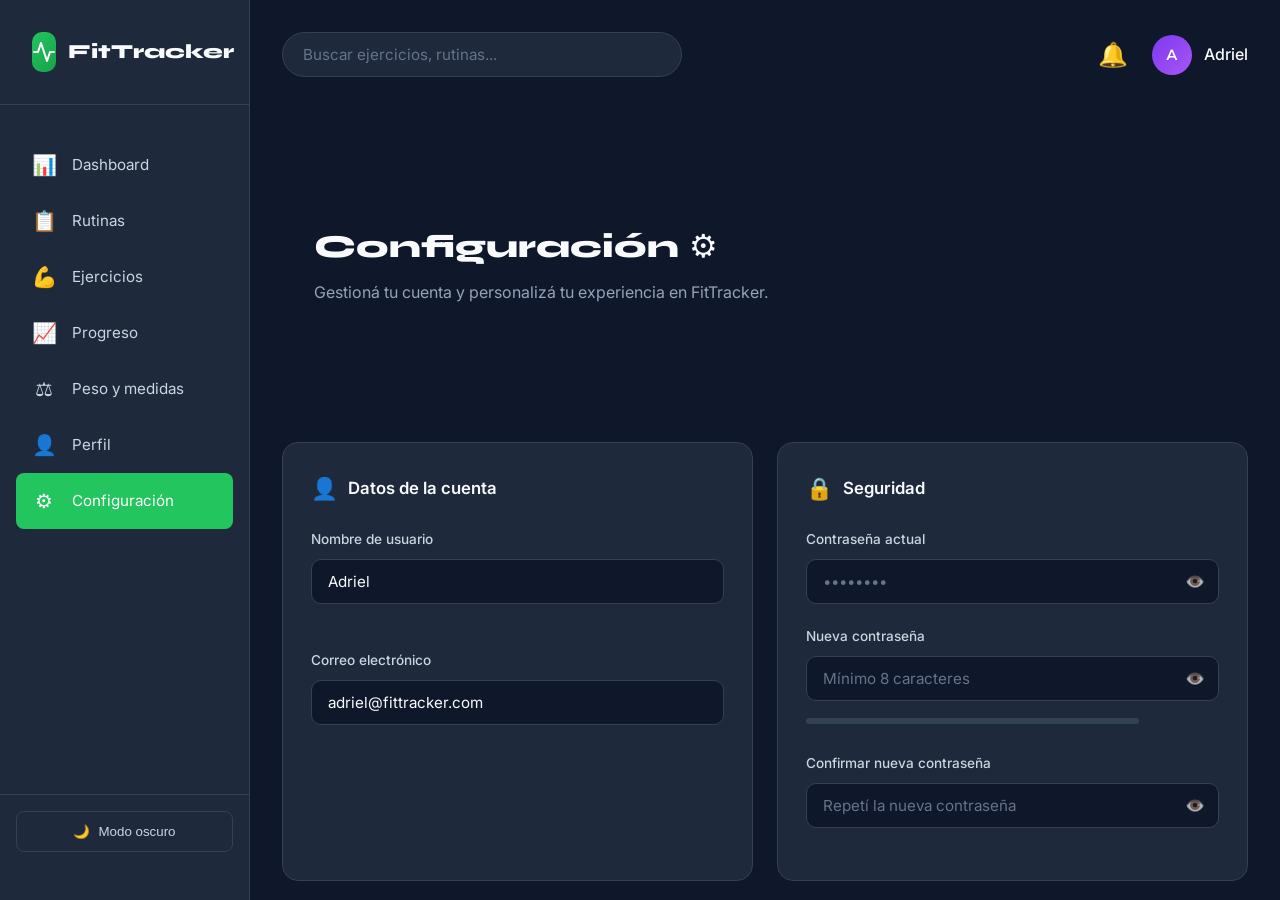
==== commit 5fdb7dff: "actualizacion del login, register" ====
--- a/configuracion.html
+++ b/configuracion.html
@@ -65,30 +65,14 @@
     <span class="nav-label">Configuración</span>
   </a>
 </nav>
+
     <div class="sidebar-footer">
-      <label class="theme-switch">
-        <input type="checkbox" class="theme-switch__checkbox">
-        <div class="theme-switch__container">
-          <div class="theme-switch__clouds"></div>
-          <div class="theme-switch__stars-container">
-            <svg xmlns="http://www.w3.org/2000/svg" viewBox="0 0 144 55" fill="none">
-              <path fill-rule="evenodd" clip-rule="evenodd" d="M135.831 3.00688C135.055 3.85027 134.111 4.29946 133 4.35447C134.111 4.40947 135.055 4.85867 135.831 5.71123C136.607 6.55462 136.996 7.56303 136.996 8.72727C136.996 7.95722 137.172 7.25134 137.525 6.59129C137.886 5.93124 138.372 5.39954 138.98 5.00535C139.598 4.60199 140.268 4.39114 141 4.35447C139.88 4.2903 138.936 3.85027 138.16 3.00688C137.384 2.16348 136.996 1.16425 136.996 0C136.996 1.16425 136.607 2.16348 135.831 3.00688ZM31 23.3545C32.1114 23.2995 33.0551 22.8503 33.8313 22.0069C34.6075 21.1635 34.9956 20.1642 34.9956 19C34.9956 20.1642 35.3837 21.1635 36.1599 22.0069C36.9361 22.8503 37.8798 23.2903 39 23.3545C38.2679 23.3911 37.5976 23.602 36.9802 24.0053C36.3716 24.3995 35.8864 24.9312 35.5248 25.5913C35.172 26.2513 34.9956 26.9572 34.9956 27.7273C34.9956 26.563 34.6075 25.5546 33.8313 24.7112C33.0551 23.8587 32.1114 23.4095 31 23.3545ZM0 36.3545C1.11136 36.2995 2.05513 35.8503 2.83131 35.0069C3.6075 34.1635 3.99559 33.1642 3.99559 32C3.99559 33.1642 4.38368 34.1635 5.15987 35.0069C5.93605 35.8503 6.87982 36.2903 8 36.3545C7.26792 36.3911 6.59757 36.602 5.98015 37.0053C5.37155 37.3995 4.88644 37.9312 4.52481 38.5913C4.172 39.2513 3.99559 39.9572 3.99559 40.7273C3.99559 39.563 3.6075 38.5546 2.83131 37.7112C2.05513 36.8587 1.11136 36.4095 0 36.3545ZM56.8313 24.0069C56.0551 24.8503 55.1114 25.2995 54 25.3545C55.1114 25.4095 56.0551 25.8587 56.8313 26.7112C57.6075 27.5546 57.9956 28.563 57.9956 29.7273C57.9956 28.9572 58.172 28.2513 58.5248 27.5913C58.8864 26.9312 59.3716 26.3995 59.9802 26.0053C60.5976 25.602 61.2679 25.3911 62 25.3545C60.8798 25.2903 59.9361 24.8503 59.1599 24.0069C58.3837 23.1635 57.9956 22.1642 57.9956 21C57.9956 22.1642 57.6075 23.1635 56.8313 24.0069ZM81 25.3545C82.1114 25.2995 83.0551 24.8503 83.8313 24.0069C84.6075 23.1635 84.9956 22.1642 84.9956 21C84.9956 22.1642 85.3837 23.1635 86.1599 24.0069C86.9361 24.8503 87.8798 25.2903 89 25.3545C88.2679 25.3911 87.5976 25.602 86.9802 26.0053C86.3716 26.3995 85.8864 26.9312 85.5248 27.5913C85.172 28.2513 84.9956 28.9572 84.9956 29.7273C84.9956 28.563 84.6075 27.5546 83.8313 26.7112C83.0551 25.8587 82.1114 25.4095 81 25.3545ZM136 36.3545C137.111 36.2995 138.055 35.8503 138.831 35.0069C139.607 34.1635 139.996 33.1642 139.996 32C139.996 33.1642 140.384 34.1635 141.16 35.0069C141.936 35.8503 142.88 36.2903 144 36.3545C143.268 36.3911 142.598 36.602 141.98 37.0053C141.372 37.3995 140.886 37.9312 140.525 38.5913C140.172 39.2513 139.996 39.9572 139.996 40.7273C139.996 39.563 139.607 38.5546 138.831 37.7112C138.055 36.8587 137.111 36.4095 136 36.3545ZM101.831 49.0069C101.055 49.8503 100.111 50.2995 99 50.3545C100.111 50.4095 101.055 50.8587 101.831 51.7112C102.607 52.5546 102.996 53.563 102.996 54.7273C102.996 53.9572 103.172 53.2513 103.525 52.5913C103.886 51.9312 104.372 51.3995 104.98 51.0053C105.598 50.602 106.268 50.3911 107 50.3545C105.88 50.2903 104.936 49.8503 104.16 49.0069C103.384 48.1635 102.996 47.1642 102.996 46C102.996 47.1642 102.607 48.1635 101.831 49.0069Z" fill="currentColor"/>
-            </svg>
-          </div>
-          <div class="theme-switch__circle-container">
-            <div class="theme-switch__sun-moon-container">
-              <div class="theme-switch__moon">
-                <div class="theme-switch__spot"></div>
-                <div class="theme-switch__spot"></div>
-                <div class="theme-switch__spot"></div>
-              </div>
-            </div>
-          </div>
-        </div>
-      </label>
+      <button class="dark-mode-toggle" id="dark-mode-btn">
+        <span>🌙</span> Modo oscuro
+      </button>
     </div>
-</aside>
-    
+  </aside>
+
   <!-- ============================================================
        contenido del cuerpo principal
   ============================================================ -->
@@ -177,8 +161,34 @@
         </div>
       </div>
 
-      
-      
+      <!-- Apariencia -->
+      <div class="settings-card">
+        <div class="settings-card-header">
+          <span class="settings-card-icon">🎨</span>
+          <h3>Apariencia</h3>
+        </div>
+
+        <p class="settings-card-desc">Elegí cómo querés ver FitTracker.</p>
+
+        <div class="theme-options" id="theme-options">
+          <button type="button" class="theme-btn" data-theme="dark">
+            <span class="theme-preview theme-preview-dark">
+              <span class="tp-bar"></span>
+              <span class="tp-line"></span>
+              <span class="tp-line short"></span>
+            </span>
+            <span class="theme-name">🌙 Oscuro</span>
+          </button>
+          <button type="button" class="theme-btn" data-theme="light">
+            <span class="theme-preview theme-preview-light">
+              <span class="tp-bar"></span>
+              <span class="tp-line"></span>
+              <span class="tp-line short"></span>
+            </span>
+            <span class="theme-name">☀️ Claro</span>
+          </button>
+        </div>
+      </div>
 
       <!-- Acciones -->
       <div class="settings-actions">
--- a/inicio_log.css
+++ b/inicio_log.css
@@ -560,135 +560,4 @@
     .welcome-subtitle {
         font-size: 0.875rem;
     }
-}
-/* ============================================================
-   THEME SWITCH — CSS del toggle sol/luna
-   ============================================================ */
-.theme-switch {
-  --toggle-size: 22px;
-  --container-width: 5.625em;
-  --container-height: 2.5em;
-  --container-radius: 6.25em;
-  --container-light-bg: #3D7EAE;
-  --container-night-bg: #1D1F2C;
-  --circle-container-diameter: 3.375em;
-  --sun-moon-diameter: 2.125em;
-  --sun-bg: #ECCA2F;
-  --moon-bg: #C4C9D1;
-  --spot-color: #959DB1;
-  --circle-container-offset: calc((var(--circle-container-diameter) - var(--container-height)) / 2 * -1);
-  --stars-color: #fff;
-  --clouds-color: #F3FDFF;
-  --back-clouds-color: #AACADF;
-  --transition: .5s cubic-bezier(0, -0.02, 0.4, 1.25);
-  --circle-transition: .3s cubic-bezier(0, -0.02, 0.35, 1.17);
-  display: flex;
-  align-items: center;
-  justify-content: center;
-  width: 100%;
-  padding: 0.5rem 0;
-}
-.theme-switch,.theme-switch *,.theme-switch *::before,.theme-switch *::after{box-sizing:border-box;margin:0;padding:0;font-size:var(--toggle-size);}
-.theme-switch__container{width:var(--container-width);height:var(--container-height);background-color:var(--container-light-bg);border-radius:var(--container-radius);overflow:hidden;cursor:pointer;box-shadow:0em -0.062em 0.062em rgba(0,0,0,0.25),0em 0.062em 0.125em rgba(255,255,255,0.94);transition:var(--transition);position:relative;}
-.theme-switch__container::before{content:"";position:absolute;z-index:1;inset:0;box-shadow:0em 0.05em 0.187em rgba(0,0,0,0.25) inset,0em 0.05em 0.187em rgba(0,0,0,0.25) inset;border-radius:var(--container-radius);}
-.theme-switch__checkbox{display:none;}
-.theme-switch__circle-container{width:var(--circle-container-diameter);height:var(--circle-container-diameter);background-color:rgba(255,255,255,0.1);position:absolute;left:var(--circle-container-offset);top:var(--circle-container-offset);border-radius:var(--container-radius);box-shadow:inset 0 0 0 3.375em rgba(255,255,255,0.1),inset 0 0 0 3.375em rgba(255,255,255,0.1),0 0 0 0.625em rgba(255,255,255,0.1),0 0 0 1.25em rgba(255,255,255,0.1);display:flex;transition:var(--circle-transition);pointer-events:none;}
-.theme-switch__sun-moon-container{pointer-events:auto;position:relative;z-index:2;width:var(--sun-moon-diameter);height:var(--sun-moon-diameter);margin:auto;border-radius:var(--container-radius);background-color:var(--sun-bg);box-shadow:0.062em 0.062em 0.062em 0em rgba(254,255,239,0.61) inset,0em -0.062em 0.062em 0em #a1872a inset;filter:drop-shadow(0.062em 0.125em 0.125em rgba(0,0,0,0.25)) drop-shadow(0em 0.062em 0.125em rgba(0,0,0,0.25));overflow:hidden;transition:var(--transition);}
-.theme-switch__moon{transform:translateX(100%);width:100%;height:100%;background-color:var(--moon-bg);border-radius:inherit;box-shadow:0.062em 0.062em 0.062em 0em rgba(254,255,239,0.61) inset,0em -0.062em 0.062em 0em #969696 inset;transition:var(--transition);position:relative;}
-.theme-switch__spot{position:absolute;top:0.75em;left:0.312em;width:0.75em;height:0.75em;border-radius:var(--container-radius);background-color:var(--spot-color);box-shadow:0em 0.0312em 0.062em rgba(0,0,0,0.25) inset;}
-.theme-switch__spot:nth-of-type(2){width:0.375em;height:0.375em;top:0.937em;left:1.375em;}
-.theme-switch__spot:nth-last-of-type(3){width:0.25em;height:0.25em;top:0.312em;left:0.812em;}
-.theme-switch__clouds{width:1.25em;height:1.25em;background-color:var(--clouds-color);border-radius:var(--container-radius);position:absolute;bottom:-0.625em;left:0.312em;box-shadow:0.937em 0.312em var(--clouds-color),-0.312em -0.312em var(--back-clouds-color),1.437em 0.375em var(--clouds-color),0.5em -0.125em var(--back-clouds-color),2.187em 0 var(--clouds-color),1.25em -0.062em var(--back-clouds-color),2.937em 0.312em var(--clouds-color),2em -0.312em var(--back-clouds-color),3.625em -0.062em var(--clouds-color),2.625em 0em var(--back-clouds-color),4.5em -0.312em var(--clouds-color),3.375em -0.437em var(--back-clouds-color),4.625em -1.75em 0 0.437em var(--clouds-color),4em -0.625em var(--back-clouds-color),4.125em -2.125em 0 0.437em var(--back-clouds-color);transition:0.5s cubic-bezier(0,-0.02,0.4,1.25);}
-.theme-switch__stars-container{position:absolute;color:var(--stars-color);top:-100%;left:0.312em;width:2.75em;height:auto;transition:var(--transition);}
-.theme-switch__checkbox:checked + .theme-switch__container{background-color:var(--container-night-bg);}
-.theme-switch__checkbox:checked + .theme-switch__container .theme-switch__circle-container{left:calc(100% - var(--circle-container-offset) - var(--circle-container-diameter));}
-.theme-switch__checkbox:checked + .theme-switch__container .theme-switch__circle-container:hover{left:calc(100% - var(--circle-container-offset) - var(--circle-container-diameter) - 0.187em);}
-.theme-switch__circle-container:hover{left:calc(var(--circle-container-offset) + 0.187em);}
-.theme-switch__checkbox:checked + .theme-switch__container .theme-switch__moon{transform:translate(0);}
-.theme-switch__checkbox:checked + .theme-switch__container .theme-switch__clouds{bottom:-4.062em;}
-.theme-switch__checkbox:checked + .theme-switch__container .theme-switch__stars-container{top:50%;transform:translateY(-50%);}
-
-/* ============================================================
-   LIGHT THEME — body.light-theme sobrescribe colores oscuros
-   ============================================================ */
-body.light-theme {
-  background: #f1f5f9;
-  color: #0f172a;
-}
-
-body.light-theme .dashboard-body {
-  background: #f1f5f9;
-  color: #0f172a;
-}
-
-body.light-theme .sidebar {
-  background: #ffffff;
-  border-right-color: #e2e8f0;
-  color: #0f172a;
-}
-
-body.light-theme .sidebar-header {
-  border-bottom-color: #e2e8f0;
-}
-
-body.light-theme .logo-text {
-  color: #0f172a;
-}
-
-body.light-theme .nav-item {
-  color: #475569;
-}
-
-body.light-theme .nav-item:hover {
-  background: #f1f5f9;
-  color: #0f172a;
-}
-
-body.light-theme .nav-item.active {
-  background: var(--color-primary);
-  color: white;
-}
-
-body.light-theme .sidebar-footer {
-  border-top-color: #e2e8f0;
-}
-
-body.light-theme .main-content {
-  background: #f1f5f9;
-}
-
-body.light-theme .search-box {
-  background: #ffffff;
-  border-color: #e2e8f0;
-  color: #0f172a;
-}
-
-body.light-theme .search-box::placeholder { color: #94a3b8; }
-body.light-theme .search-box:focus { background: #ffffff; }
-
-body.light-theme .user-name { color: #0f172a; }
-
-body.light-theme .welcome-title { color: #0f172a; }
-body.light-theme .welcome-subtitle { color: #475569; }
-
-body.light-theme .stat-card {
-  background: #ffffff;
-  border-color: #e2e8f0;
-}
-
-body.light-theme .stat-card:hover { border-color: var(--color-primary); background: #ffffff; }
-body.light-theme .stat-title { color: #475569; }
-body.light-theme .stat-value { color: #0f172a; }
-body.light-theme .stat-unit { color: #94a3b8; }
-
-body.light-theme .chart-card,
-body.light-theme .next-training-card {
-  background: #ffffff;
-  border-color: #e2e8f0;
-}
-
-body.light-theme .chart-header h3 { color: #0f172a; }
-
-body.light-theme .training-item { border-bottom-color: #e2e8f0; }
-body.light-theme .training-name { color: #0f172a; }
-body.light-theme .training-date { color: #94a3b8; }
+}
--- a/configuracion.css
+++ b/configuracion.css
@@ -190,7 +190,91 @@
   text-align: right;
 }
 
-
+/* ---------- Selector de tema ---------- */
+.theme-options {
+  display: grid;
+  grid-template-columns: repeat(2, 1fr);
+  gap: 1rem;
+}
+
+.theme-btn {
+  background: #0f172a;
+  border: 1.5px solid #334155;
+  border-radius: 12px;
+  padding: 1rem;
+  cursor: pointer;
+  display: flex;
+  flex-direction: column;
+  align-items: center;
+  gap: 0.75rem;
+  transition: all 0.2s;
+  font-family: var(--font-sans);
+}
+
+.theme-btn:hover {
+  border-color: #475569;
+}
+
+.theme-btn.selected {
+  border-color: var(--color-primary);
+  background: rgba(34, 197, 94, 0.08);
+}
+
+.theme-name {
+  font-size: 0.85rem;
+  font-weight: 500;
+  color: #cbd5e1;
+}
+
+.theme-btn.selected .theme-name {
+  color: #f8fafc;
+}
+
+.theme-preview {
+  width: 100%;
+  height: 60px;
+  border-radius: 8px;
+  display: flex;
+  flex-direction: column;
+  gap: 6px;
+  padding: 8px;
+  box-sizing: border-box;
+}
+
+.theme-preview-dark {
+  background: #1e293b;
+  border: 1px solid #334155;
+}
+
+.theme-preview-light {
+  background: #f1f5f9;
+  border: 1px solid #e2e8f0;
+}
+
+.tp-bar {
+  width: 40%;
+  height: 8px;
+  border-radius: 4px;
+  background: var(--color-primary);
+}
+
+.tp-line {
+  width: 90%;
+  height: 5px;
+  border-radius: 3px;
+}
+
+.tp-line.short {
+  width: 55%;
+}
+
+.theme-preview-dark .tp-line {
+  background: #475569;
+}
+
+.theme-preview-light .tp-line {
+  background: #cbd5e1;
+}
 
 /* ---------- Acciones inferiores ---------- */
 .settings-actions {
@@ -276,7 +360,98 @@
   opacity: 1;
 }
 
-
+/* ============================================================
+   MODO CLARO (aplicado vía body.light-theme, ver configuracion.js)
+   ============================================================ */
+body.light-theme.dashboard-body {
+  background: #f1f5f9;
+}
+
+body.light-theme .sidebar {
+  background: #ffffff;
+  border-right: 1px solid #e2e8f0;
+  color: #0f172a;
+}
+
+body.light-theme .sidebar-header {
+  border-bottom: 1px solid #e2e8f0;
+}
+
+body.light-theme .logo-text {
+  color: #0f172a;
+}
+
+body.light-theme .nav-item {
+  color: #475569;
+}
+
+body.light-theme .nav-item:hover {
+  background: #f1f5f9;
+  color: #0f172a;
+}
+
+body.light-theme .sidebar-footer {
+  border-top: 1px solid #e2e8f0;
+}
+
+body.light-theme .dark-mode-toggle {
+  border: 1px solid #e2e8f0;
+  color: #475569;
+}
+
+body.light-theme .dark-mode-toggle:hover {
+  background: #f1f5f9;
+  color: #0f172a;
+}
+
+body.light-theme .main-content {
+  background: #f1f5f9;
+}
+
+body.light-theme .search-box {
+  background: #ffffff;
+  border: 1px solid #e2e8f0;
+  color: #0f172a;
+}
+
+body.light-theme .user-name,
+body.light-theme .settings-title,
+body.light-theme .settings-card-header h3 {
+  color: #0f172a;
+}
+
+body.light-theme .settings-card {
+  background: #ffffff;
+  border: 1px solid #e2e8f0;
+}
+
+body.light-theme .form-field input[type="text"],
+body.light-theme .form-field input[type="email"],
+body.light-theme .form-field input[type="password"] {
+  background: #f8fafc;
+  border: 1px solid #e2e8f0;
+  color: #0f172a;
+}
+
+body.light-theme .theme-btn {
+  background: #f8fafc;
+  border: 1.5px solid #e2e8f0;
+}
+
+body.light-theme .btn-discard {
+  border: 1px solid #e2e8f0;
+  color: #475569;
+}
+
+body.light-theme .btn-discard:hover {
+  background: #f1f5f9;
+  color: #0f172a;
+}
+
+body.light-theme .toast {
+  background: #ffffff;
+  color: #0f172a;
+}
 
 /* ============================================================
    RESPONSIVE
@@ -312,29 +487,8 @@
   }
 }
 
-
-
-/* ============================================================
-   LIGHT THEME — configuracion
-   (el switch CSS está en inicio_log.css que ya carga esta página)
-   ============================================================ */
-body.light-theme .settings-title { color: #0f172a; }
-body.light-theme .settings-subtitle { color: #475569; }
-body.light-theme .settings-card { background: #ffffff; border-color: #e2e8f0; }
-body.light-theme .settings-card:hover { border-color: #cbd5e1; }
-body.light-theme .settings-card-header h3 { color: #0f172a; }
-body.light-theme .settings-card-desc { color: #475569; }
-body.light-theme .form-field label { color: #334155; }
-body.light-theme .form-field input[type="text"],
-body.light-theme .form-field input[type="email"],
-body.light-theme .form-field input[type="password"] {
-  background: #f8fafc;
-  border-color: #e2e8f0;
-  color: #0f172a;
-}
-body.light-theme .form-field input::placeholder { color: #94a3b8; }
-body.light-theme .strength-bar { background: #e2e8f0; }
-body.light-theme .strength-label { color: #94a3b8; }
-body.light-theme .btn-discard { border-color: #e2e8f0; color: #334155; }
-body.light-theme .btn-discard:hover { background: #e2e8f0; color: #0f172a; }
-body.light-theme .toast { background: #ffffff; border-color: var(--color-primary); color: #0f172a; }
+@media (max-width: 480px) {
+  .theme-options {
+    grid-template-columns: 1fr;
+  }
+}
